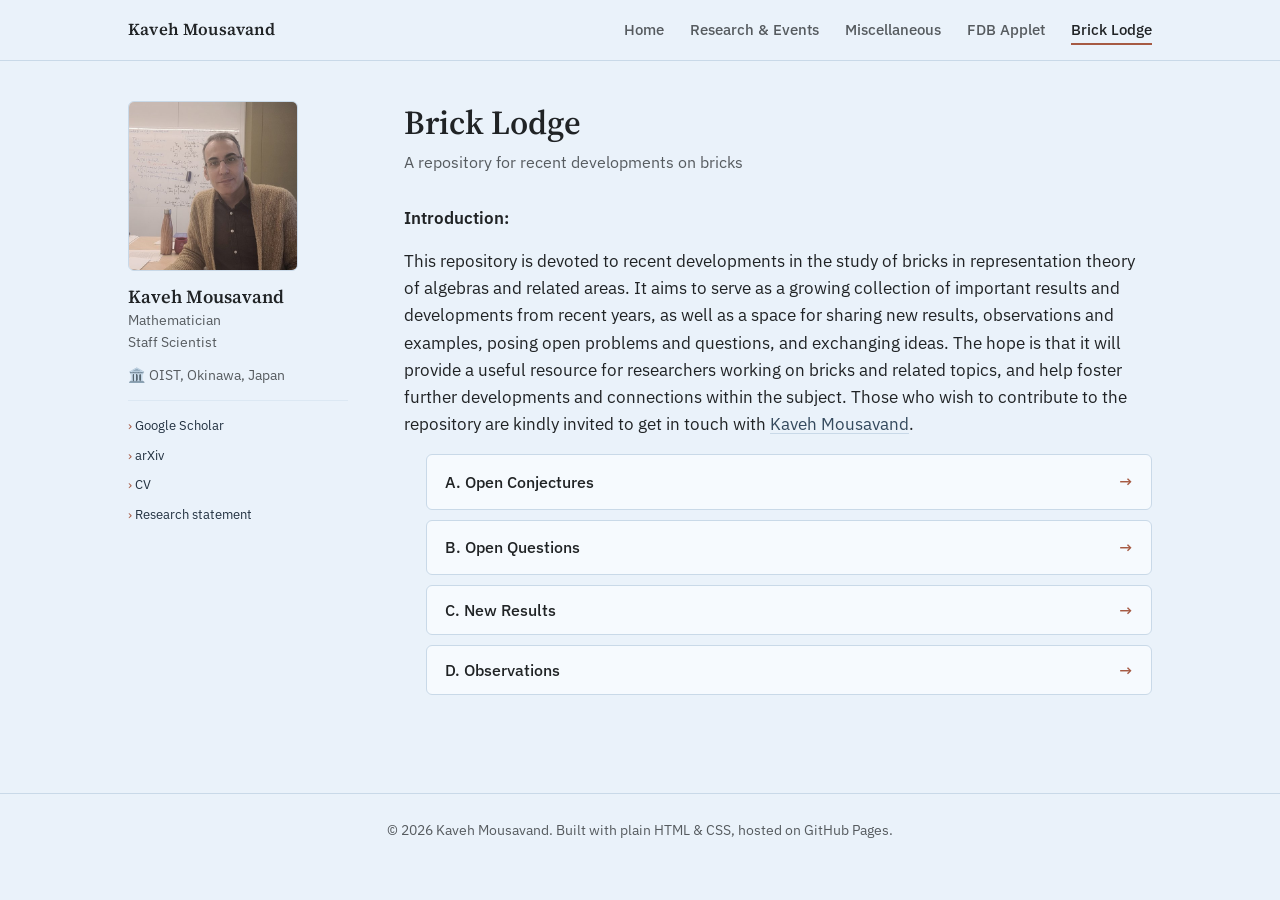
==== index.html @ 6c73698b "Add files via upload This repository is devoted to recent developments in the study of bricks in rep" ====
<!DOCTYPE html>
<html lang="en">
<head>
<meta charset="UTF-8">
<meta name="viewport" content="width=device-width, initial-scale=1.0">
<title>Brick Lodge — Kaveh Mousavand</title>
<link rel="icon" href="data:,">
<link rel="stylesheet" href="css/style.css">
</head>
<body>

<nav class="topnav">
  <div class="topnav-inner" id="topnav-inner">
    <a class="brand" href="https://kaveh-mousavand.github.io/">Kaveh Mousavand</a>
    <button class="nav-toggle" id="nav-toggle" aria-label="Toggle navigation">Menu</button>
    <ul class="navlinks">
      <li><a href="https://kaveh-mousavand.github.io/">Home</a></li>
      <li><a href="https://kaveh-mousavand.github.io/research.html">Research &amp; Events</a></li>
      <li><a href="https://kaveh-mousavand.github.io/misc.html">Miscellaneous</a></li>
      <li><a href="https://kaveh-mousavand.github.io/fdb-applet.html">FDB Applet</a></li>
      <li><a href="index.html" class="active">Brick Lodge</a></li>
    </ul>
  </div>
</nav>

<div class="shell">
  <aside class="sidebar">
    <img class="avatar" src="assets/images/profile.jpg" alt="Kaveh Mousavand">
    <h2>Kaveh Mousavand</h2>
    <p class="field">Mathematician</p>
    <p class="role">Staff Scientist</p>
    <p class="org"><a href="https://www.oist.jp/" target="_blank" rel="noopener noreferrer">OIST, Okinawa, Japan</a></p>
    <ul class="sidebar-links">
      <li><a href="https://scholar.google.com/citations?user=8kGHQqMAAAAJ&hl=en" target="_blank" rel="noopener noreferrer">Google Scholar</a></li>
      <li><a href="https://arxiv.org/a/mousavand_k_1" target="_blank" rel="noopener noreferrer">arXiv</a></li>
      <li><a href="https://kaveh-mousavand.github.io/assets/docs/cv.pdf" target="_blank" rel="noopener noreferrer">CV</a></li>
      <li><a href="https://kaveh-mousavand.github.io/assets/docs/research-statement.pdf" target="_blank" rel="noopener noreferrer">Research statement</a></li>
    </ul>
  </aside>

  <main class="content">
    <h1>Brick Lodge</h1>
    <p class="subtitle">A repository for recent developments on bricks</p>

    <p class="section-label">Introduction:</p>
    <p>This repository is devoted to recent developments in the study of bricks in representation theory of algebras and related areas. It aims to serve as a growing collection of important results and developments from recent years, as well as a space for sharing new results, observations and examples, posing open problems and questions, and exchanging ideas. The hope is that it will provide a useful resource for researchers working on bricks and related topics, and help foster further developments and connections within the subject. Those who wish to contribute to the repository are kindly invited to get in touch with <a href="https://kaveh-mousavand.github.io/">Kaveh Mousavand</a>.</p>

    <ul class="brick-list">
      <li><a class="brick-item" href="open-conjectures.html" target="_blank" rel="noopener noreferrer">A. Open Conjectures</a></li>
      <li><a class="brick-item" href="open-questions.html" target="_blank" rel="noopener noreferrer">B. Open Questions</a></li>
      <li><button type="button" class="brick-item" data-modal="results">C. New Results</button></li>
      <li><button type="button" class="brick-item" data-modal="observations">D. Observations</button></li>
    </ul>
  </main>
</div>

<div class="modal-overlay" id="modal-overlay">
  <div class="modal-box" id="modal-box">
    <button type="button" class="modal-close" id="modal-close" aria-label="Close">&times;</button>
    <h3 id="modal-title"></h3>
    <div id="modal-body"></div>
  </div>
</div>

<footer class="site-footer">
  © 2026 Kaveh Mousavand. Built with plain HTML &amp; CSS, hosted on GitHub Pages.
</footer>

<script>
document.getElementById('nav-toggle').addEventListener('click', function() {
  document.getElementById('topnav-inner').classList.toggle('open');
});

// Brick Lodge popups for C/D. "A. Open Conjectures" and "B. Open Questions"
// are now their own pages (open-conjectures.html, open-questions.html). To
// add content later, just edit the "body" string for the relevant key below.
const brickLodgeContent = {
  results: {
    title: "C. New Results",
    body: "<p>Content coming soon.</p>"
  },
  observations: {
    title: "D. Observations",
    body: "<p>Content coming soon.</p>"
  }
};

const modalOverlay = document.getElementById('modal-overlay');
const modalTitle = document.getElementById('modal-title');
const modalBody = document.getElementById('modal-body');

document.querySelectorAll('.brick-item[data-modal]').forEach(function(btn) {
  btn.addEventListener('click', function() {
    const key = btn.getAttribute('data-modal');
    const entry = brickLodgeContent[key];
    if (!entry) return;
    modalTitle.textContent = entry.title;
    modalBody.innerHTML = entry.body;
    modalOverlay.classList.add('open');
  });
});

function closeBrickModal() {
  modalOverlay.classList.remove('open');
}
document.getElementById('modal-close').addEventListener('click', closeBrickModal);
modalOverlay.addEventListener('click', function(e) {
  if (e.target === modalOverlay) closeBrickModal();
});
document.addEventListener('keydown', function(e) {
  if (e.key === 'Escape') closeBrickModal();
});
</script>
</body>
</html>
---- css/style.css ----
/* ------------------------------------------------------------------
   Kaveh Mousavand — academic site
   Palette:  paper (light blue) #EAF2FA | ink #202325 | slate #34495D | brick #A65A43
   Type:     "Source Serif 4" (display) + "IBM Plex Sans" (body/UI)
   ------------------------------------------------------------------ */

@import url('https://fonts.googleapis.com/css2?family=Source+Serif+4:opsz,wght@8..60,400;8..60,500;8..60,600;8..60,700&family=IBM+Plex+Sans:wght@400;500;600&family=IBM+Plex+Mono:wght@400;500&display=swap');

:root {
  --paper: #EAF2FA;
  --paper-raised: #F6FAFE;
  --ink: #202325;
  --ink-soft: #565B5F;
  --slate: #34495D;
  --slate-deep: #223140;
  --brick: #A65A43;
  --rule: #C9D9E8;
  --rule-soft: #DCE8F3;
  --max-w: 760px;
}

* { box-sizing: border-box; }

html { scroll-behavior: smooth; }

body {
  margin: 0;
  background: var(--paper);
  color: var(--ink);
  font-family: "IBM Plex Sans", -apple-system, BlinkMacSystemFont, sans-serif;
  font-size: 17px;
  line-height: 1.6;
  -webkit-font-smoothing: antialiased;
}

/* Clean, non-stretched text wrapping: balance headings, avoid ragged/orphan
   line breaks in body copy, and never justify (justify is what stretches
   text unnecessarily). */
p, li, .lede, .quote-block, .coauthors, .ev-meta, blockquote {
  text-wrap: pretty;
  text-align: left;
  overflow-wrap: break-word;
  hyphens: auto;
}
h1, h2, h3, h4, .subtitle, .ev-title {
  text-wrap: balance;
}

a {
  color: var(--slate);
  text-decoration-color: var(--rule);
  text-underline-offset: 3px;
}
a:hover { color: var(--brick); text-decoration-color: var(--brick); }

h1, h2, h3, h4 {
  font-family: "Source Serif 4", Georgia, serif;
  font-weight: 600;
  color: var(--ink);
  line-height: 1.25;
}

/* ---------- Top nav ---------- */
.topnav {
  border-bottom: 1px solid var(--rule);
  background: var(--paper);
  position: sticky;
  top: 0;
  z-index: 20;
}
.topnav-inner {
  max-width: 1080px;
  margin: 0 auto;
  padding: 0 28px;
  display: flex;
  align-items: center;
  justify-content: space-between;
  height: 60px;
}
.brand {
  font-family: "Source Serif 4", serif;
  font-weight: 600;
  font-size: 1.05rem;
  color: var(--ink);
  text-decoration: none;
  letter-spacing: 0.01em;
}
.brand:hover { color: var(--slate); }
.navlinks {
  display: flex;
  gap: 26px;
  list-style: none;
  margin: 0;
  padding: 0;
}
.navlinks a {
  color: var(--ink-soft);
  text-decoration: none;
  font-size: 0.94rem;
  font-weight: 500;
  padding: 4px 0;
  border-bottom: 2px solid transparent;
}
.navlinks a:hover,
.navlinks a.active {
  color: var(--ink);
  border-bottom-color: var(--brick);
}
.nav-toggle { display: none; }

/* ---------- Page shell: sidebar + content ---------- */
.shell {
  max-width: 1080px;
  margin: 0 auto;
  padding: 40px 28px 80px;
  display: grid;
  grid-template-columns: 220px 1fr;
  gap: 56px;
  align-items: start;
}

/* ---------- Sidebar (Enomoto-style: small photo top-left, stacked meta/links) ---------- */
.sidebar {
  position: sticky;
  top: 84px;
  text-align: left;
}
.sidebar img.avatar {
  width: 25vw;
  max-width: 170px;
  min-width: 64px;
  aspect-ratio: 1 / 1;
  object-fit: cover;
  border-radius: 6px;
  border: 1px solid var(--rule);
  display: block;
  margin: 0 0 14px;
}
.sidebar h2 {
  font-size: 1.15rem;
  margin: 0 0 3px;
}
/* "Mathematician" (above) and "Staff Scientist" (below) share identical
   typography; only the bottom margin differs so the pair reads as one block. */
.sidebar .field,
.sidebar .role {
  font-size: 0.88rem;
  font-style: normal;
  color: var(--ink-soft);
  line-height: 1.4;
}
.sidebar .field { margin: 0 0 2px; }
.sidebar .role { margin: 0 0 14px; }

/* Single-line affiliation: institute icon + linked "OIST, Okinawa, Japan" */
.sidebar .org {
  font-size: 0.88rem;
  color: var(--ink-soft);
  margin: 0 0 14px;
  line-height: 1.4;
}
.sidebar .org::before { content: "\1F3DB\FE0F  "; }
.sidebar .org a {
  color: inherit;
  text-decoration: none;
}
.sidebar .org a:hover {
  color: var(--brick);
  text-decoration: underline;
  text-underline-offset: 3px;
}

.sidebar-links {
  list-style: none;
  margin: 0 0 20px;
  padding: 14px 0 0;
  border-top: 1px solid var(--rule-soft);
}
.sidebar-links li { margin-bottom: 8px; font-size: 0.84rem; }
.sidebar-links a {
  text-decoration: none;
  color: var(--slate-deep);
}
.sidebar-links a:hover { color: var(--brick); }
.sidebar-links a::before {
  content: "› ";
  color: var(--brick);
}

/* ---------- Content ---------- */
.content { max-width: var(--max-w); }
.content h1 {
  font-size: 2.1rem;
  margin: 0 0 6px;
}
.content .subtitle {
  color: var(--ink-soft);
  font-size: 1.02rem;
  margin: 0 0 30px;
}
.content h2 {
  font-size: 1.32rem;
  margin: 40px 0 14px;
  padding-bottom: 8px;
  border-bottom: 1px solid var(--rule);
}
.content h3 {
  font-size: 1.08rem;
  margin: 26px 0 10px;
}
.content p { margin: 0 0 16px; }
.content ul, .content ol { margin: 0 0 18px; padding-left: 22px; }
.content li { margin-bottom: 6px; }

.lede {
  font-family: "Source Serif 4", serif;
  font-size: 1.12rem;
  line-height: 1.7;
  color: var(--ink);
}

.pub-list { list-style: none; padding: 0; margin: 0 0 20px; counter-reset: pub; }
.pub-list li {
  counter-increment: pub;
  padding: 12px 0 12px 40px;
  border-bottom: 1px solid var(--rule-soft);
  position: relative;
  font-size: 0.97rem;
}
.pub-list li::before {
  content: counter(pub) ".";
  position: absolute;
  left: 0;
  top: 12px;
  color: var(--brick);
  font-family: "IBM Plex Mono", monospace;
  font-size: 0.85rem;
}
.pub-list .coauthors { color: var(--ink-soft); font-size: 0.9rem; }

.event-list { list-style: none; padding: 0; margin: 0 0 10px; }
.event-list li {
  padding: 12px 0;
  border-bottom: 1px solid var(--rule-soft);
}
.event-list .ev-title { font-weight: 500; color: var(--ink); }
.event-list .ev-meta { color: var(--ink-soft); font-size: 0.9rem; display: block; margin-top: 2px; }

.quote-block {
  border-left: 3px solid var(--brick);
  padding: 4px 0 4px 20px;
  margin: 22px 0;
  font-family: "Source Serif 4", serif;
  font-style: italic;
  color: var(--ink-soft);
  font-size: 1.02rem;
  line-height: 1.7;
}

.section-label {
  font-weight: 600;
  font-size: 1.05rem;
  color: var(--ink);
  margin: 0 0 10px;
}

.divider {
  border: none;
  border-top: 1px solid var(--rule);
  margin: 34px 0;
}

/* ---------- Brick Lodge: clickable topic list + popups ---------- */
.brick-list {
  list-style: none;
  margin: 0 0 20px;
  padding: 0;
}
.brick-list li { margin-bottom: 10px; }
.brick-item {
  display: flex;
  align-items: center;
  justify-content: space-between;
  width: 100%;
  text-align: left;
  text-decoration: none;
  background: var(--paper-raised);
  border: 1px solid var(--rule);
  border-radius: 6px;
  padding: 14px 18px;
  font-family: "IBM Plex Sans", sans-serif;
  font-size: 0.98rem;
  font-weight: 500;
  color: var(--ink);
  cursor: pointer;
  transition: border-color 0.15s ease, background 0.15s ease;
}
.brick-item:hover {
  border-color: var(--brick);
  background: var(--rule-soft);
}
.brick-item::after {
  content: "→";
  color: var(--brick);
  font-size: 1rem;
  margin-left: 12px;
}

.modal-overlay {
  display: none;
  position: fixed;
  inset: 0;
  background: rgba(20, 30, 40, 0.45);
  z-index: 100;
  align-items: center;
  justify-content: center;
  padding: 20px;
}
.modal-overlay.open {
  display: flex;
}
.modal-box {
  background: var(--paper-raised);
  border-radius: 8px;
  max-width: 560px;
  width: 100%;
  max-height: 80vh;
  overflow-y: auto;
  padding: 28px 30px;
  position: relative;
  box-shadow: 0 12px 40px rgba(20, 30, 40, 0.25);
}
.modal-close {
  position: absolute;
  top: 14px;
  right: 16px;
  background: none;
  border: none;
  font-size: 1.4rem;
  line-height: 1;
  color: var(--ink-soft);
  cursor: pointer;
  padding: 4px;
}
.modal-close:hover { color: var(--brick); }
.modal-box h3 {
  font-size: 1.2rem;
  margin: 0 0 14px;
  padding-right: 24px;
}
.modal-box p:last-child { margin-bottom: 0; }
.modal-box.wide {
  max-width: 820px;
}

.conjectures-intro {
  font-size: 0.96rem;
  color: var(--ink-soft);
  margin: 0 0 28px;
  max-width: var(--max-w);
}

.conjecture-card {
  background: var(--paper-raised);
  border: 1px solid var(--rule);
  border-radius: 8px;
  padding: 22px 26px;
  margin: 0 0 22px;
}
.conjecture-card h3 {
  font-size: 1.1rem;
  margin: 0 0 8px;
}
.conjecture-meta {
  font-size: 0.85rem;
  color: var(--ink-soft);
  margin: 0 0 12px;
}
.conjecture-meta a { white-space: nowrap; }
.conjecture-setting {
  font-size: 0.94rem;
  margin: 0 0 10px;
}
.conjecture-statement {
  background: var(--rule-soft);
  border-left: 3px solid var(--slate);
  padding: 12px 16px;
  margin: 0 0 14px;
  font-size: 0.96rem;
  font-weight: 700;
  color: var(--ink);
}

.info-toggle {
  display: inline-flex;
  align-items: center;
  gap: 6px;
  background: none;
  border: 1px solid var(--slate);
  border-radius: 4px;
  color: var(--slate-deep);
  font-size: 0.85rem;
  font-weight: 500;
  padding: 6px 13px;
  cursor: pointer;
  font-family: "IBM Plex Sans", sans-serif;
}
.info-toggle:hover { background: var(--slate); color: #fff; }
.info-toggle .chev { transition: transform 0.15s ease; font-size: 0.75rem; }
.info-toggle[aria-expanded="true"] .chev { transform: rotate(180deg); }

.info-panel {
  margin-top: 16px;
  padding-top: 16px;
  border-top: 1px solid var(--rule);
  font-size: 0.94rem;
}
.info-panel[hidden] { display: none; }
.info-panel p { margin: 0 0 12px; }
.info-panel p:last-of-type { margin-bottom: 12px; }

.topic-list {
  list-style: none;
  padding: 0;
  margin: 0;
  display: flex;
  flex-wrap: wrap;
  gap: 8px;
}
.topic-list li a {
  display: inline-block;
  background: var(--rule-soft);
  border: 1px solid var(--rule);
  border-radius: 14px;
  padding: 5px 13px;
  font-size: 0.84rem;
  text-decoration: none;
  color: var(--slate-deep);
}
.topic-list li a:hover {
  background: var(--brick);
  border-color: var(--brick);
  color: #fff;
}
.topics-label {
  font-size: 0.85rem;
  font-weight: 600;
  color: var(--ink-soft);
  margin: 0 0 8px;
  text-transform: uppercase;
  letter-spacing: 0.04em;
}

.back-link {
  display: inline-block;
  margin-bottom: 22px;
  font-size: 0.92rem;
  text-decoration: none;
  color: var(--ink-soft);
}
.back-link:hover { color: var(--brick); }

.card {
  background: var(--paper-raised);
  border: 1px solid var(--rule);
  border-radius: 6px;
  padding: 22px 24px;
  margin: 24px 0;
}

.link-grid { list-style: none; padding: 0; margin: 0 0 20px; }
.link-grid li { margin-bottom: 8px; }

/* Bulleted list (used for "Other writings") */
.bullet-list {
  list-style: disc;
  padding-left: 22px;
  margin: 0 0 20px;
}
.bullet-list li { margin-bottom: 8px; }
.bullet-list li::marker { color: var(--brick); }

.btn {
  display: inline-block;
  padding: 9px 18px;
  border: 1px solid var(--slate);
  border-radius: 4px;
  color: var(--slate-deep);
  text-decoration: none;
  font-size: 0.92rem;
  font-weight: 500;
  margin: 4px 10px 4px 0;
}
.btn:hover { background: var(--slate); color: #fff; }

pre, code {
  font-family: "IBM Plex Mono", monospace;
  font-size: 0.88rem;
}
pre {
  background: var(--slate-deep);
  color: #E7ECF1;
  padding: 16px 18px;
  border-radius: 6px;
  overflow-x: auto;
  margin: 0 0 18px;
}
code.inline {
  background: var(--rule-soft);
  padding: 1px 6px;
  border-radius: 3px;
}

.figure {
  margin: 24px 0;
  text-align: center;
}
.figure img {
  max-width: 100%;
  border: 1px solid var(--rule);
  border-radius: 4px;
}
.figure figcaption {
  font-size: 0.85rem;
  color: var(--ink-soft);
  margin-top: 8px;
}

footer.site-footer {
  border-top: 1px solid var(--rule);
  text-align: center;
  padding: 26px 20px 40px;
  color: var(--ink-soft);
  font-size: 0.85rem;
}

/* ---------- Responsive ---------- */
@media (max-width: 820px) {
  .shell { grid-template-columns: 1fr; }
  .sidebar { position: static; }
  .sidebar img.avatar { width: 25vw; max-width: 110px; min-width: 64px; margin-bottom: 12px; }
  .sidebar-links { margin-top: 6px; }
  .navlinks { display: none; }
  .nav-toggle {
    display: inline-block;
    background: none;
    border: 1px solid var(--rule);
    border-radius: 4px;
    padding: 6px 10px;
    font-size: 0.85rem;
    color: var(--ink);
    cursor: pointer;
  }
  .topnav-inner.open .navlinks {
    display: flex;
    flex-direction: column;
    position: absolute;
    top: 60px;
    left: 0;
    right: 0;
    background: var(--paper);
    border-bottom: 1px solid var(--rule);
    padding: 16px 28px;
    gap: 14px;
  }
}
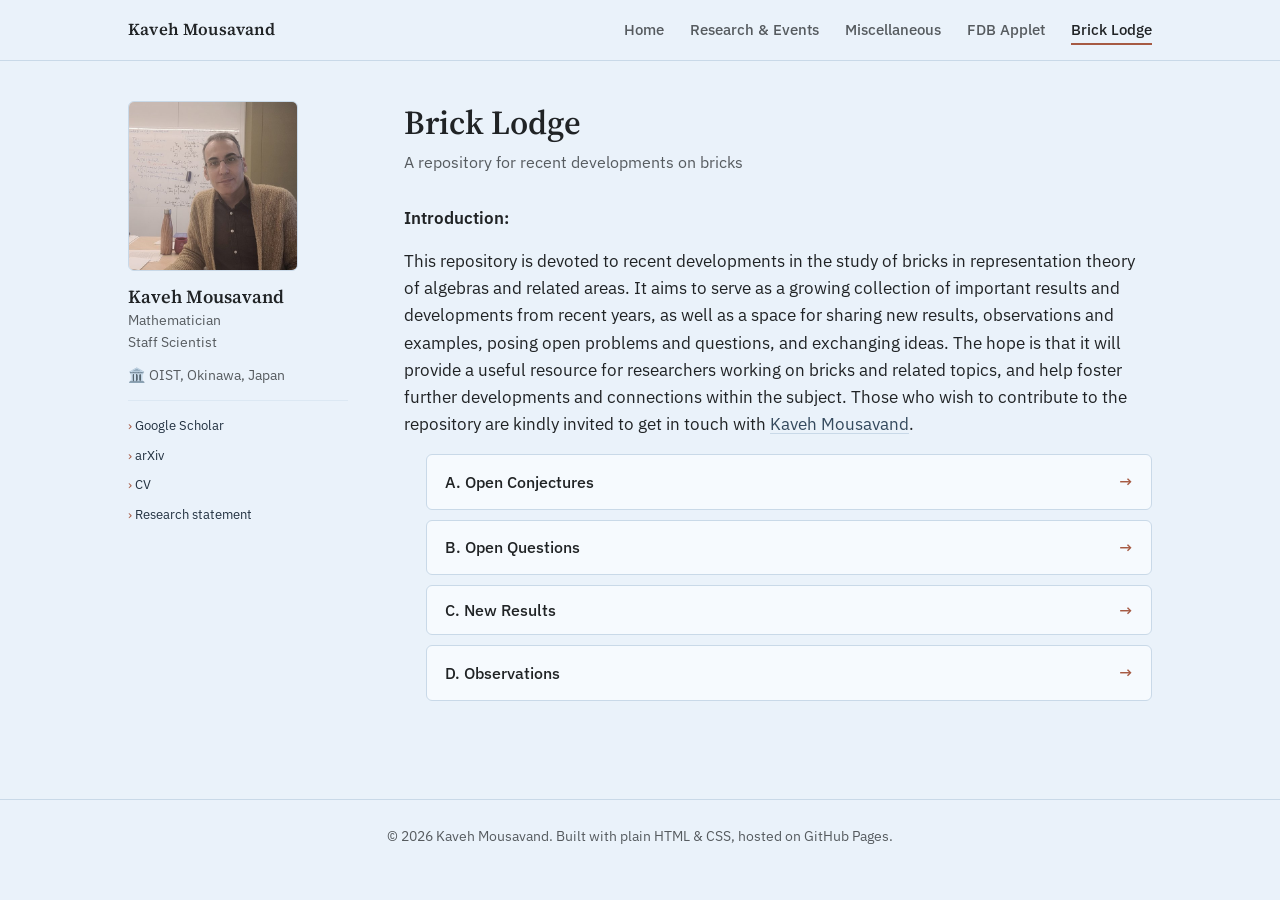
==== commit 627c2c0a: "Add files via upload" ====
--- a/index.html
+++ b/index.html
@@ -49,7 +49,7 @@
       <li><a class="brick-item" href="open-conjectures.html" target="_blank" rel="noopener noreferrer">A. Open Conjectures</a></li>
       <li><a class="brick-item" href="open-questions.html" target="_blank" rel="noopener noreferrer">B. Open Questions</a></li>
       <li><button type="button" class="brick-item" data-modal="results">C. New Results</button></li>
-      <li><button type="button" class="brick-item" data-modal="observations">D. Observations</button></li>
+      <li><a class="brick-item" href="observations.html" target="_blank" rel="noopener noreferrer">D. Observations</a></li>
     </ul>
   </main>
 </div>
@@ -71,16 +71,13 @@
   document.getElementById('topnav-inner').classList.toggle('open');
 });
 
-// Brick Lodge popups for C/D. "A. Open Conjectures" and "B. Open Questions"
-// are now their own pages (open-conjectures.html, open-questions.html). To
+// Brick Lodge popup for C. "A. Open Conjectures", "B. Open Questions" and
+// "D. Observations" are their own pages (open-conjectures.html,
+// open-questions.html, observations.html). To
 // add content later, just edit the "body" string for the relevant key below.
 const brickLodgeContent = {
   results: {
     title: "C. New Results",
-    body: "<p>Content coming soon.</p>"
-  },
-  observations: {
-    title: "D. Observations",
     body: "<p>Content coming soon.</p>"
   }
 };
--- a/css/style.css
+++ b/css/style.css
@@ -418,6 +418,20 @@
 .info-panel[hidden] { display: none; }
 .info-panel p { margin: 0 0 12px; }
 .info-panel p:last-of-type { margin-bottom: 12px; }
+
+.info-panel .attachment {
+  display: flex;
+  align-items: flex-start;
+  gap: 10px;
+  background: var(--rule-soft);
+  border: 1px solid var(--rule);
+  border-left: 3px solid var(--brick);
+  border-radius: 6px;
+  padding: 10px 14px;
+  margin: 0 0 14px;
+  font-size: 0.92rem;
+}
+.attachment-icon { font-size: 1.05rem; line-height: 1.4; }
 
 .topic-list {
   list-style: none;
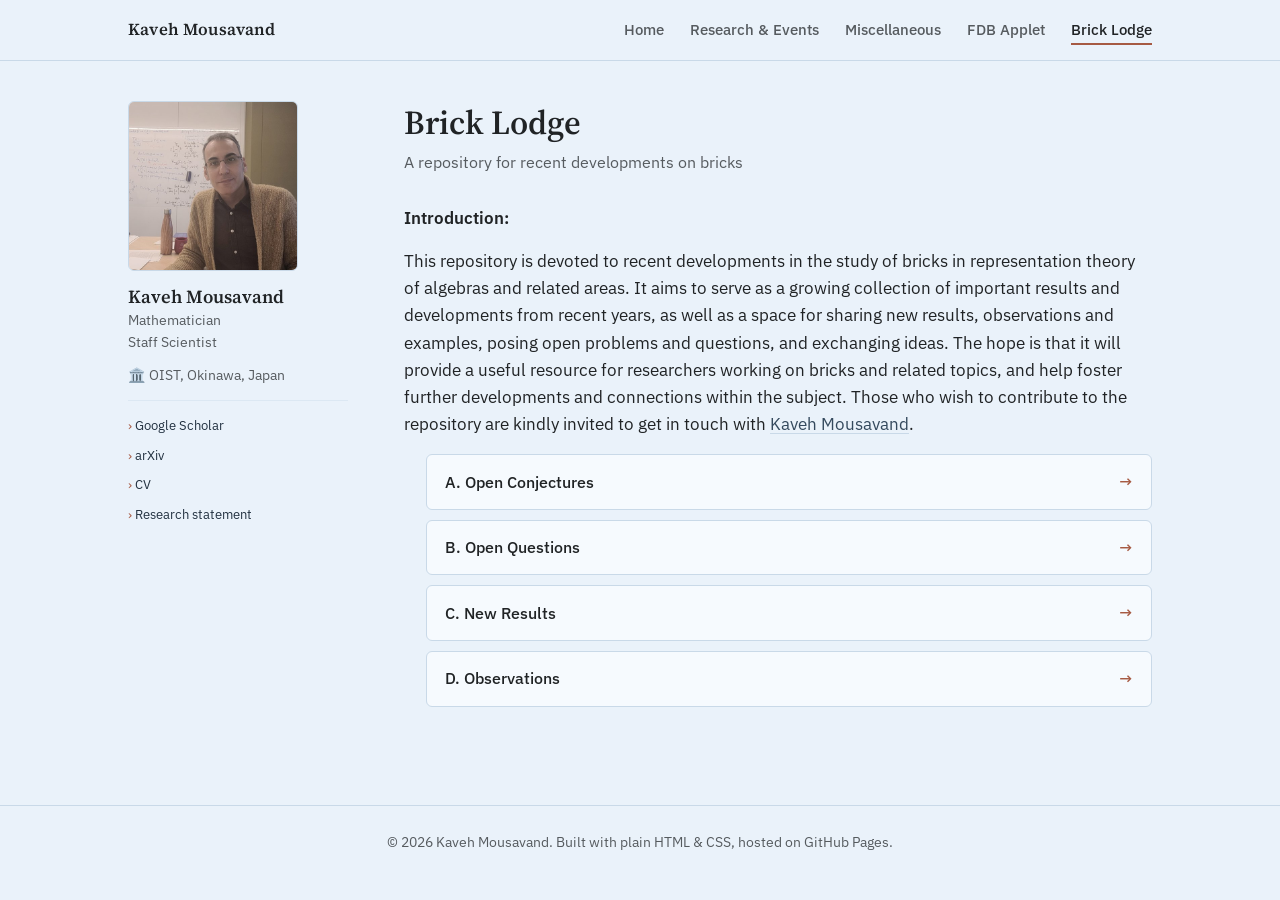
==== commit 9a01939c: "Add files via upload" ====
--- a/index.html
+++ b/index.html
@@ -11,13 +11,13 @@
 
 <nav class="topnav">
   <div class="topnav-inner" id="topnav-inner">
-    <a class="brand" href="https://kaveh-mousavand.github.io/">Kaveh Mousavand</a>
+    <a class="brand" href="https://kaveh-mousavand.github.io/" target="_blank" rel="noopener noreferrer">Kaveh Mousavand</a>
     <button class="nav-toggle" id="nav-toggle" aria-label="Toggle navigation">Menu</button>
     <ul class="navlinks">
-      <li><a href="https://kaveh-mousavand.github.io/">Home</a></li>
-      <li><a href="https://kaveh-mousavand.github.io/research.html">Research &amp; Events</a></li>
-      <li><a href="https://kaveh-mousavand.github.io/misc.html">Miscellaneous</a></li>
-      <li><a href="https://kaveh-mousavand.github.io/fdb-applet.html">FDB Applet</a></li>
+      <li><a href="https://kaveh-mousavand.github.io/" target="_blank" rel="noopener noreferrer">Home</a></li>
+      <li><a href="https://kaveh-mousavand.github.io/research.html" target="_blank" rel="noopener noreferrer">Research &amp; Events</a></li>
+      <li><a href="https://kaveh-mousavand.github.io/misc.html" target="_blank" rel="noopener noreferrer">Miscellaneous</a></li>
+      <li><a href="https://kaveh-mousavand.github.io/fdb-applet.html" target="_blank" rel="noopener noreferrer">FDB Applet</a></li>
       <li><a href="index.html" class="active">Brick Lodge</a></li>
     </ul>
   </div>
@@ -43,23 +43,15 @@
     <p class="subtitle">A repository for recent developments on bricks</p>
 
     <p class="section-label">Introduction:</p>
-    <p>This repository is devoted to recent developments in the study of bricks in representation theory of algebras and related areas. It aims to serve as a growing collection of important results and developments from recent years, as well as a space for sharing new results, observations and examples, posing open problems and questions, and exchanging ideas. The hope is that it will provide a useful resource for researchers working on bricks and related topics, and help foster further developments and connections within the subject. Those who wish to contribute to the repository are kindly invited to get in touch with <a href="https://kaveh-mousavand.github.io/">Kaveh Mousavand</a>.</p>
+    <p>This repository is devoted to recent developments in the study of bricks in representation theory of algebras and related areas. It aims to serve as a growing collection of important results and developments from recent years, as well as a space for sharing new results, observations and examples, posing open problems and questions, and exchanging ideas. The hope is that it will provide a useful resource for researchers working on bricks and related topics, and help foster further developments and connections within the subject. Those who wish to contribute to the repository are kindly invited to get in touch with <a href="https://kaveh-mousavand.github.io/" target="_blank" rel="noopener noreferrer">Kaveh Mousavand</a>.</p>
 
     <ul class="brick-list">
-      <li><a class="brick-item" href="open-conjectures.html" target="_blank" rel="noopener noreferrer">A. Open Conjectures</a></li>
-      <li><a class="brick-item" href="open-questions.html" target="_blank" rel="noopener noreferrer">B. Open Questions</a></li>
-      <li><button type="button" class="brick-item" data-modal="results">C. New Results</button></li>
-      <li><a class="brick-item" href="observations.html" target="_blank" rel="noopener noreferrer">D. Observations</a></li>
+      <li><a class="brick-item" href="open-conjectures.html">A. Open Conjectures</a></li>
+      <li><a class="brick-item" href="open-questions.html">B. Open Questions</a></li>
+      <li><a class="brick-item" href="results.html">C. New Results</a></li>
+      <li><a class="brick-item" href="observations.html">D. Observations</a></li>
     </ul>
   </main>
-</div>
-
-<div class="modal-overlay" id="modal-overlay">
-  <div class="modal-box" id="modal-box">
-    <button type="button" class="modal-close" id="modal-close" aria-label="Close">&times;</button>
-    <h3 id="modal-title"></h3>
-    <div id="modal-body"></div>
-  </div>
 </div>
 
 <footer class="site-footer">
@@ -71,42 +63,8 @@
   document.getElementById('topnav-inner').classList.toggle('open');
 });
 
-// Brick Lodge popup for C. "A. Open Conjectures", "B. Open Questions" and
-// "D. Observations" are their own pages (open-conjectures.html,
-// open-questions.html, observations.html). To
-// add content later, just edit the "body" string for the relevant key below.
-const brickLodgeContent = {
-  results: {
-    title: "C. New Results",
-    body: "<p>Content coming soon.</p>"
-  }
-};
-
-const modalOverlay = document.getElementById('modal-overlay');
-const modalTitle = document.getElementById('modal-title');
-const modalBody = document.getElementById('modal-body');
-
-document.querySelectorAll('.brick-item[data-modal]').forEach(function(btn) {
-  btn.addEventListener('click', function() {
-    const key = btn.getAttribute('data-modal');
-    const entry = brickLodgeContent[key];
-    if (!entry) return;
-    modalTitle.textContent = entry.title;
-    modalBody.innerHTML = entry.body;
-    modalOverlay.classList.add('open');
-  });
-});
-
-function closeBrickModal() {
-  modalOverlay.classList.remove('open');
-}
-document.getElementById('modal-close').addEventListener('click', closeBrickModal);
-modalOverlay.addEventListener('click', function(e) {
-  if (e.target === modalOverlay) closeBrickModal();
-});
-document.addEventListener('keydown', function(e) {
-  if (e.key === 'Escape') closeBrickModal();
-});
+// All four sections are their own pages: open-conjectures.html, open-questions.html,
+// results.html and observations.html.
 </script>
 </body>
 </html>
--- a/css/style.css
+++ b/css/style.css
@@ -578,3 +578,79 @@
     gap: 14px;
   }
 }
+
+/* ---------- Observations: intro, main result, comments, feedback form ---------- */
+.conjectures-intro.tight { margin-bottom: 16px; }
+
+.info-panel .main-result {
+  background: #FBEFE2;
+  border: 1px solid #E6CDB6;
+  border-radius: 6px;
+  padding: 12px 16px;
+  margin: 0 0 14px;
+}
+
+.card-actions {
+  display: flex;
+  flex-wrap: wrap;
+  align-items: center;
+  justify-content: space-between;
+  gap: 10px;
+}
+.card-actions .comments-toggle { margin-left: auto; }
+.comments-panel p { margin: 0 0 12px; }
+.comments-status { font-size: 0.9rem; color: var(--ink-soft); }
+.comments-status:empty { display: none; }
+.approved-comments { margin: 0 0 14px; }
+.approved-comments:empty { display: none; }
+.comment-item {
+  background: var(--paper-raised);
+  border: 1px solid var(--rule);
+  border-left: 3px solid var(--slate);
+  border-radius: 6px;
+  padding: 12px 16px;
+  margin: 0 0 12px;
+}
+.comment-item p { margin: 0; }
+.comment-head { font-size: 0.9rem; margin-bottom: 6px !important; }
+.comment-date { color: var(--ink-soft); font-size: 0.82rem; }
+.comment-body { font-size: 0.94rem; white-space: pre-wrap; overflow-wrap: anywhere; }
+
+.feedback-form { max-width: 640px; }
+.feedback-form .form-intro { font-size: 0.92rem; color: var(--ink-soft); margin-bottom: 20px; }
+.feedback-form label { display: block; font-size: 0.9rem; font-weight: 600; margin: 16px 0 6px; }
+.feedback-form .req { color: var(--brick); }
+.feedback-form .opt { font-weight: 400; color: var(--ink-soft); }
+.feedback-form input[type="text"],
+.feedback-form input[type="email"],
+.feedback-form textarea {
+  width: 100%;
+  box-sizing: border-box;
+  font: inherit;
+  font-size: 0.95rem;
+  color: var(--ink);
+  background: #fff;
+  border: 1px solid var(--rule);
+  border-radius: 4px;
+  padding: 9px 11px;
+}
+.feedback-form textarea { resize: vertical; min-height: 180px; }
+.feedback-form input:focus, .feedback-form textarea:focus {
+  outline: 2px solid var(--slate);
+  outline-offset: 1px;
+}
+.feedback-form input[type="file"] { font-size: 0.9rem; max-width: 100%; }
+.field-note { font-size: 0.82rem; color: var(--ink-soft); margin: 6px 0 0 !important; min-height: 1em; }
+.word-count.over, .field-note.over { color: #B3261E; font-weight: 600; }
+.form-status { font-size: 0.92rem; margin: 18px 0 12px !important; padding: 10px 14px; border-radius: 4px; }
+.form-status[hidden] { display: none; }
+.form-status.error { background: #FBE9E7; color: #8C1D18; border: 1px solid #F0C4BF; }
+.form-status.info { background: var(--rule-soft); color: var(--ink); border: 1px solid var(--rule); }
+.feedback-form .btn { margin-top: 8px; cursor: pointer; font-family: inherit; }
+.feedback-form .btn:disabled { opacity: 0.6; cursor: wait; }
+.hp { position: absolute; left: -9999px; width: 1px; height: 1px; overflow: hidden; }
+.card[hidden], .feedback-form[hidden] { display: none; }
+
+/* ---------- Results page ---------- */
+.ul { text-decoration: underline; }
+.conjecture-statement .thm-label { color: var(--slate-deep); }
